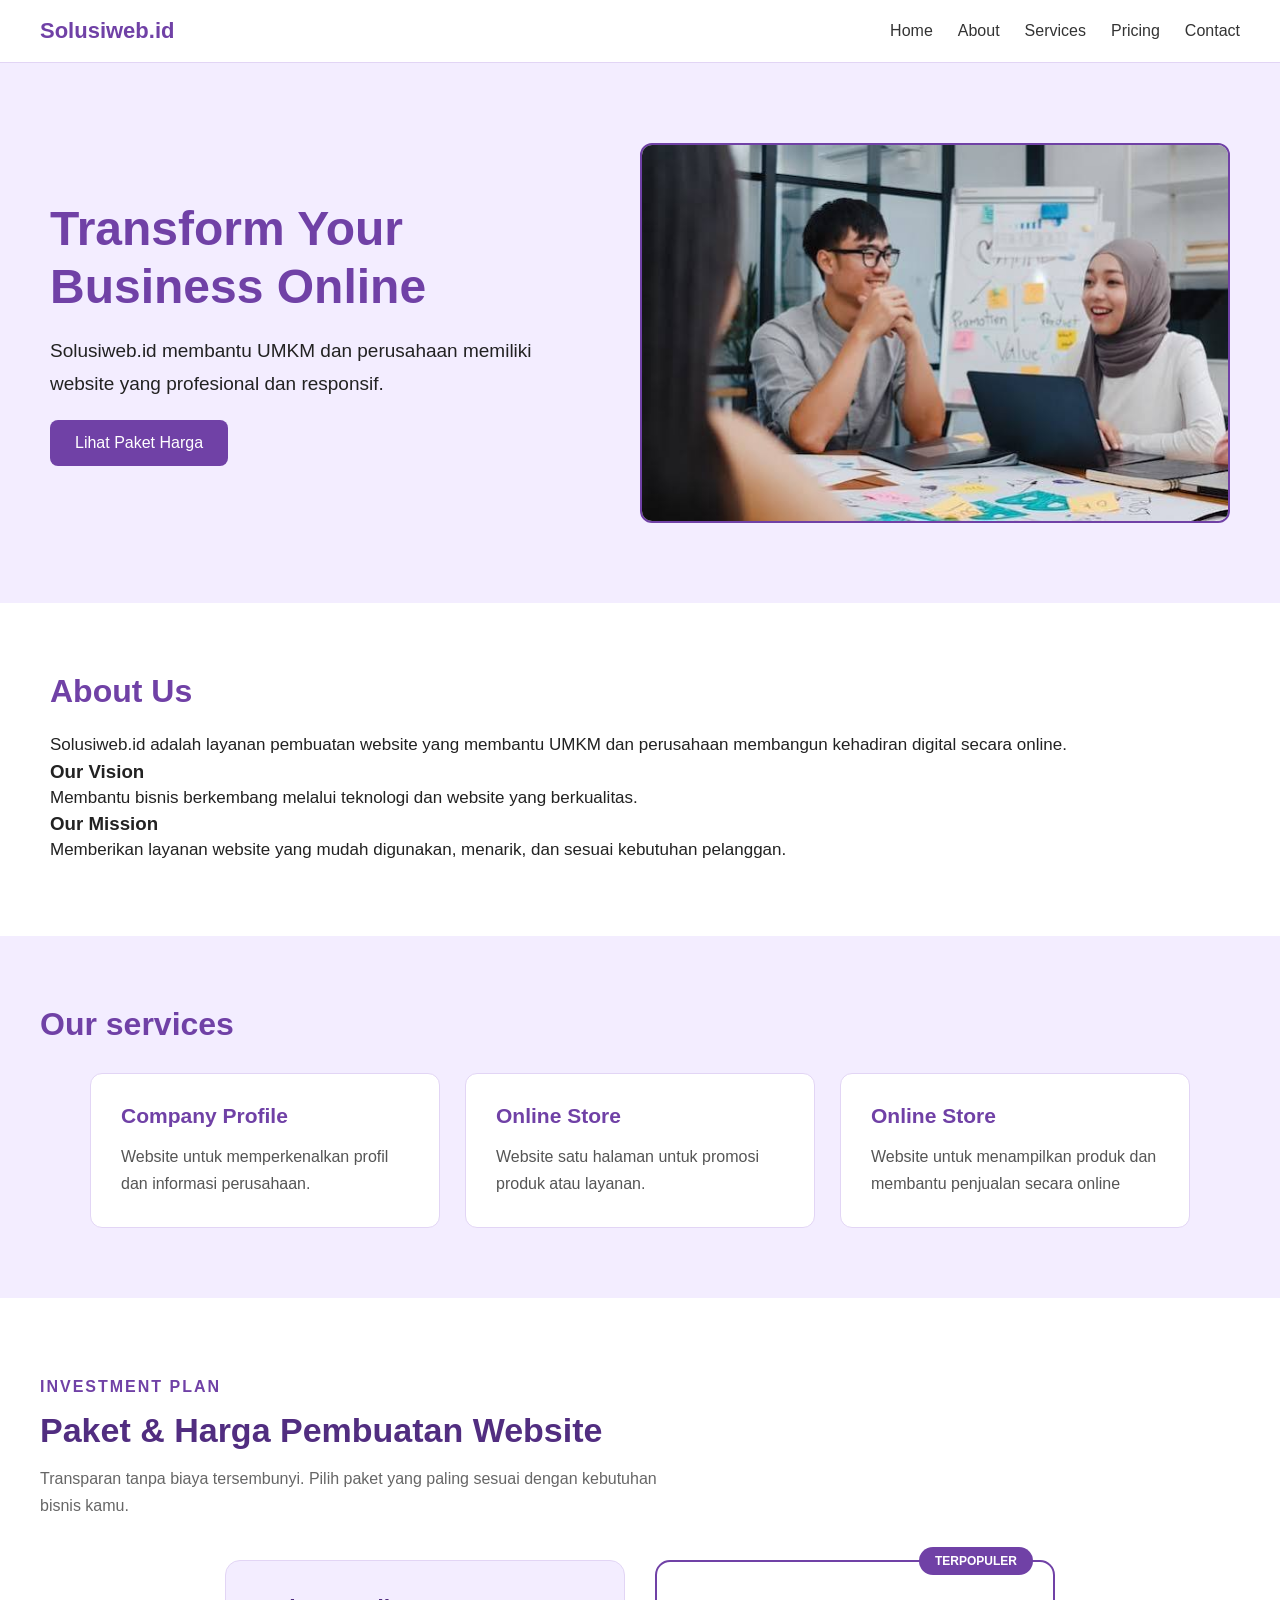
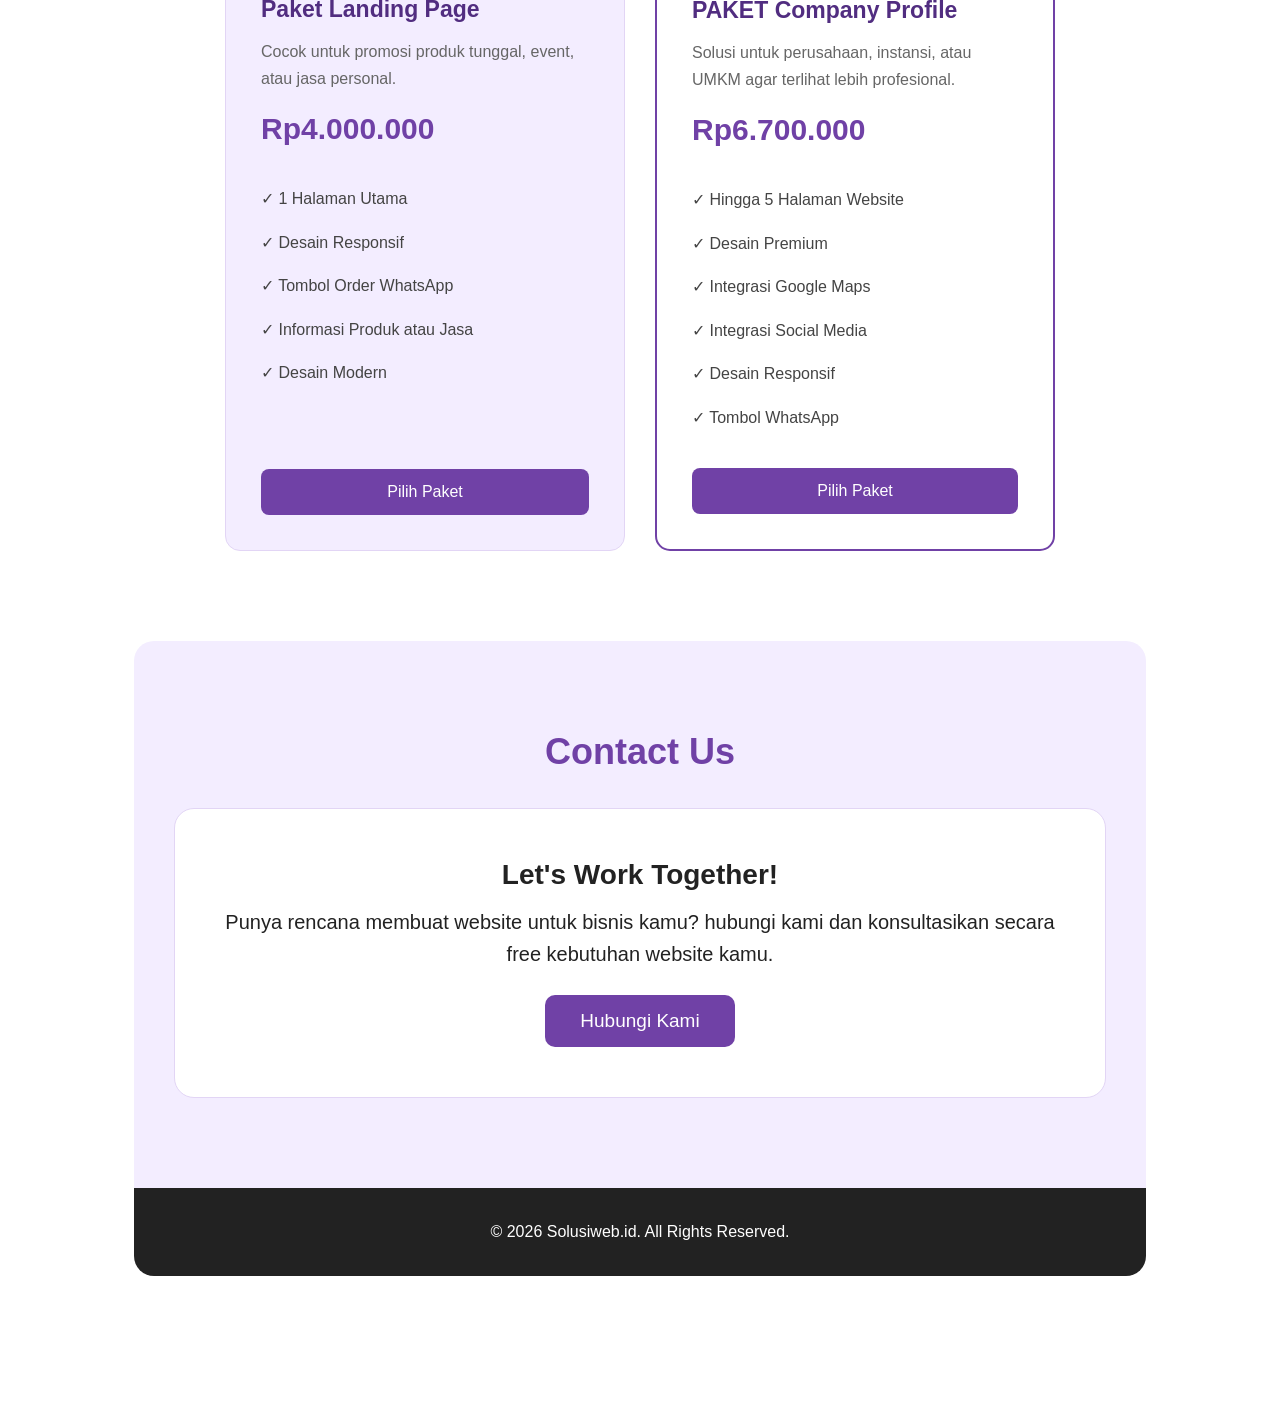
==== index.html @ 4c8b3bb9 "Fix GitHub Pages" ====
<!DOCTYPE html>
<html lang="id">
<head>
    <meta charset="UTF-8">
    <meta name="viewport" content="width=device-width, initial-scale=1.0">
    <title>Solusiweb.id - Jasa Pmebuatan Website</title>
    <link rel="stylesheet" href="style.css">
</head>
<body>
    
    <!-- HEADER -->
    <header>
        <div class="logo">Solusiweb.id</div>
        <nav>
            <ul>
                <li><a href="#home">Home</a></li>
                <li><a href="#about">About</a></li>
                <li><a href="#services">Services</a></li>
                <li><a href="#pricing">Pricing</a></li>
                <li><a href="#contact">Contact</a></li>
            </ul>
        </nav>
    </header>


    <!-- HOME -->
    <section id="home">
        <div class="home-text">
            <h1>Transform Your Business Online</h1>

            <p>
                Solusiweb.id membantu UMKM dan perusahaan
                memiliki website yang profesional dan responsif.
            </p>
            
            <a href="#pricing">Lihat Paket Harga</a>
        </div>

        <div class="home-image">
            <img src="../asset/foto team.jpg" alt="Team BikinWeb.id">
        </div>
    </section>

    <!-- ABOUT -->
     <section id="about">
        <h2>About Us</h2>

        <p>
            Solusiweb.id adalah layanan pembuatan website
            yang membantu UMKM dan perusahaan membangun
            kehadiran digital secara online.
        </p>
        
        <h3>Our Vision</h3>
        <p>Membantu bisnis berkembang melalui teknologi
           dan website yang berkualitas.
        </p>

        <h3>Our Mission</h3>
        <p>
            Memberikan layanan website yang mudah digunakan,
            menarik, dan sesuai kebutuhan pelanggan.
        </p>
     </section>

     <!-- SERVICES -->
      <section id="services">
            <h2>Our services</h2>

            <div class="service-container">
                
                <div class="service-card">
                    <h3>Company Profile</h3>
                    <p>
                        Website untuk memperkenalkan profil
                        dan informasi perusahaan.
                    </p>
                </div>
                
                <div class="service-card">
                    <h3>Online Store</h3>
                    <p>
                        Website satu halaman untuk promosi
                        produk atau layanan.
                    </p>
                </div>

                <div class="service-card">
                    <h3>Online Store</h3>
                    <p>
                        Website untuk menampilkan produk
                        dan membantu penjualan secara online
                    </p>
                </div>
            </div>
      </section>

      <!-- PRICING -->
       <section id="pricing">

        <div class="pricing-heading">
            <span class="sub-badge">INVESTMENT PLAN</span>

            <h2>Paket & Harga Pembuatan Website</h2>
            <p>
                Transparan tanpa biaya tersembunyi.
                Pilih paket yang paling sesuai dengan kebutuhan bisnis kamu.
            </p>
        </div>

        <div class="pricing-container">
            
            <!-- LANDING PAGE -->
             <div class="pricing-card">
                
                <h3>Paket Landing Page</h3>

                <p>
                    Cocok untuk promosi produk tunggal,
                    event, atau jasa personal.
                </p>

                <h2>Rp4.000.000</h2>

                <ul>
                    <li>✓ 1 Halaman Utama</li>
                    <li>✓ Desain Responsif</li>
                    <li>✓ Tombol Order WhatsApp</li>
                    <li>✓ Informasi Produk atau Jasa</li>
                    <li>✓ Desain Modern</li>
                </ul>

                <a href="https://wa.me/6281234567890?text=Halo%20BikinWeb.id,%20saya%20tertarik%20paket%20Landing%20Page."
                   target="_blank" class="pricing-button">
                    Pilih Paket
                </a>
             </div>

                <div>
                        <!-- COMPANY PROFILE-->
                         <div class="pricing-card popular">

                    <span class="popular-label">TERPOPULER</span>
                    <h3>PAKET Company Profile</h3>
                    <p>
                        Solusi untuk perusahaan, instansi,
                        atau UMKM agar terlihat lebih profesional.
                    </p>

                    <h2>Rp6.700.000</h2>

                    <ul>
                    <li>✓ Hingga 5 Halaman Website</li>
                    <li>✓ Desain Premium</li>
                    <li>✓ Integrasi Google Maps</li>
                    <li>✓ Integrasi Social Media</li>
                    <li>✓ Desain Responsif</li>
                    <li>✓ Tombol WhatsApp</li>
                </ul>

                 <a href="https://wa.me/6281234567890?text=Halo%20BikinWeb.id,%20saya%20tertarik%20paket%20Company%20Profile."
                   target="_blank" class="pricing-button">
                    Pilih Paket
                </a>
                 </div>

             </div>
             <section>
                <!-- CONTACT -->
                 <section  id="contact">

                    <h2>Contact Us</h2>

                    <div class="contact-container">

                        <h3>Let's Work Together!</h3>
                        <p>
                            Punya rencana membuat website untuk bisnis kamu?
                            hubungi kami dan konsultasikan secara free kebutuhan website kamu.
                        </p>

                        <a href="https://wa.me/6281234567890" target="_blank">
                            Hubungi Kami
                        </a>

                    </div>
             </section>

             <!-- FOOTER -->
              <footer>
                <p>&copy; 2026 Solusiweb.id. All Rights Reserved.</p>
              </footer>

        </body>
        </html>
---- style.css ----
/* GENERAL */

* {
    margin: 0;
    padding: 0;
    box-sizing: border-box;
}

html {
    scroll-behavior: smooth;
}

body {
    font-family: Arial, sans-serif;
    background-color: white;
    color: #222;
}

section {
    padding: 60px 40px;
}

/* HEADER */

header {
    background-color: white;
    padding: 18px 40px;
    display: flex;
    justify-content: space-between;
    align-items: center;
    border-bottom: 1px solid #e2d5f5;
}

.logo {
    font-size: 22px;
    font-weight: bold;
    color: #7041a6;
}

nav ul {
    display: flex;
    list-style: none;
    gap: 25px;
}

nav a {
    text-decoration: none;
    color: #333;
    transition: 0.3s;
}

nav a:hover {
    color: #7041a6;
}

/* HOME */

#home {
    display: flex;
    align-items: center;
    justify-content: space-between;
    gap: 40px;
    padding: 80px 50px;
    background-color: #f3edff;
}

.home-text {
    flex: 1;
}

.home-text h1 {
    font-size: 48px;
    line-height: 1.2;
    color: #7041a6;
    margin-bottom: 20px;
}

.home-text p {
    font-size: 19px;
    line-height: 1.7;
    max-width: 600px;
}

.home-text a {
    display: inline-block;
    background-color: #7041a6;
    color: white;
    padding: 14px 25px;
    text-decoration: none;
    margin-top: 20px;
    border-radius: 8px;
    transition: 0.3s;
}

.home-text a:hover {
    background-color: #512d80;
}

.home-image {
    width: 50%;
    height: 380px;
    border: 2px solid #7041a6;
    border-radius: 12px;
    overflow: hidden;
    flex-shrink: 0;
}

.home-image img {
    width: 100%;
    height: 100%;
    object-fit: cover;
}

/* ABOUT */

#about {
    background-color: white;
    padding: 70px 50px;
}

#about h2 {
    color: #7041a6;
    font-size: 32px;
    margin-bottom: 20px;
}

#about p {
    font-size: 17px;
    line-height: 1.8;
}

/* SERVICES */

#services {
    background-color: #f3edff;
    padding: 70px 40px;
}

#services h2 {
    color: #7041a6;
    font-size: 32px;
    margin-bottom: 30px;
}

.service-container {
    display: flex;
    gap: 25px;
    justify-content: center;
    flex-wrap: wrap;
}

.service-card {
    background-color: white;
    padding: 30px;
    border: 1px solid #e2d5f5;
    border-radius: 12px;
    flex: 1;
    min-width: 220px;
    max-width: 350px;
    transition: 0.3s;
}

.service-card:hover {
    transform: translateY(-8px);
    box-shadow: 0 8px 20px rgba(112,65,166,0.15);
    border-color: #7041a6;
}

.service-card h3 {
    color: #7041a6;
    margin-bottom: 15px;
    font-size: 21px;
}

.service-card p {
    line-height: 1.7;
    color: #555;
}

/* PRICING */

#pricing {
    background-color: white;
    padding: 80px 40px;
}

.pricing-heading {
    max-width: 650px;
    margin-bottom: 40px;
}

.sub-badge {
    display: inline-block;
    color: #7041a6;
    font-weight: bold;
    letter-spacing: 2px;
    margin-bottom: 15px;
}

.pricing-heading h2 {
    color: #512d80;
    font-size: 34px;
    margin-bottom: 15px;
}

.pricing-heading p {
    color: #666;
    line-height: 1.7;
}

.pricing-container {
    display: flex;
    justify-content: center;
    align-items: stretch;
    gap: 30px;
    flex-wrap: wrap;
}

.pricing-card {
    position: relative;
    background-color: #f3edff;
    border: 1px solid #e2d5f5;
    border-radius: 15px;
    padding: 35px;
    flex: 1;
    min-width: 260px;
    max-width: 400px;
    min-height: 480px;
    display: flex;
    flex-direction: column;
    transition: 0.3s ease;
}

.pricing-card:hover {
    transform: translateY(-10px);
    box-shadow: 0 15px 35px rgba(112,65,166,0.15);
    border-color: #7041a6;
}

.pricing-card h3 {
    color: #512d80;
    font-size: 23px;
    margin-bottom: 15px;
}

.pricing-card p {
    color: #666;
    line-height: 1.7;
}

.pricing-card h2 {
    color: #7041a6;
    font-size: 30px;
    margin: 20px 0;
}

.pricing-card ul {
    list-style: none;
    padding: 0;
    margin: 20px 0;
}

.pricing-card li {
    margin-bottom: 18px;
    color: #444;
    line-height: 1.6;
}

.pricing-button {
    display: block;
    background-color: #7041a6;
    color: white;
    text-align: center;
    padding: 14px;
    text-decoration: none;
    border-radius: 8px;
    margin-top: auto;
    transition: 0.3s;
}

.pricing-button:hover {
    background-color: #512d80;
    transform: scale(1.03);
}

.pricing-card.popular {
    border: 2px solid #7041a6;
    background-color: white;
}

.popular-label {
    position: absolute;
    top: -15px;
    right: 20px;
    background-color: #7041a6;
    color: white;
    padding: 7px 16px;
    border-radius: 20px;
    font-size: 12px;
    font-weight: bold;
}

/* CONTACT */

#contact {
    width: 100%;
    background-color: #f3edff;
    padding: 90px 40px;
    text-align: center;
    border-radius: 20px 20px 0 0;
}

#contact h2 {
    color: #7041a6;
    font-size: 36px;
    margin-bottom: 35px;
}

.contact-container {
    width: 100%;
    max-width: 1200px;
    min-height: 280px;
    margin: auto;
    padding: 50px 40px;
    background-color: white;
    border-radius: 20px;
    border: 1px solid #e2d5f5;
    display: flex;
    flex-direction: column;
    justify-content: center;
    align-items: center;
}

.contact-container h3 {
    font-size: 28px;
    margin-bottom: 15px;
}

.contact-container p {
    font-size: 20px;
    line-height: 1.6;
    max-width: 850px;
}

.contact-container a {
    display: inline-block;
    background-color: #7041a6;
    color: white;
    padding: 15px 35px;
    font-size: 19px;
    text-decoration: none;
    border-radius: 10px;
    margin-top: 25px;
    transition: 0.3s;
}

.contact-container a:hover {
    background-color: #512d80;
    transform: translateY(-3px);
}

/* FOOTER */

footer {
    background-color: #222;
    color: white;
    padding: 35px 40px;
    text-align: center;
    font-size: 16px;
    border-radius: 0 0 20px 20px;
}

/* RESPONSIVE */

@media (max-width: 768px) {

    header {
        flex-direction: column;
        gap: 15px;
        padding: 20px;
    }

    nav ul {
        flex-wrap: wrap;
        justify-content: center;
        padding: 0;
        gap: 15px;
    }

    #home {
        flex-direction: column;
        padding: 50px 20px;
    }

    .home-text,
    .home-image {
        width: 100%;
    }

    .home-text h1 {
        font-size: 36px;
    }

    .home-image {
        height: 250px;
    }

    #about,
    #services,
    #pricing {
        padding: 50px 20px;
    }

    .service-container,
    .pricing-container {
        flex-direction: column;
        align-items: center;
    }

    .service-card,
    .pricing-card {
        width: 100%;
        max-width: 450px;
    }

    #contact {
        padding: 60px 20px;
    }

    .contact-container {
        min-height: 250px;
        padding: 35px 20px;
    }

    .contact-container h3 {
        font-size: 23px;
    }

    .contact-container p {
        font-size: 17px;
    }

    footer {
        padding: 25px 15px;
    }
}
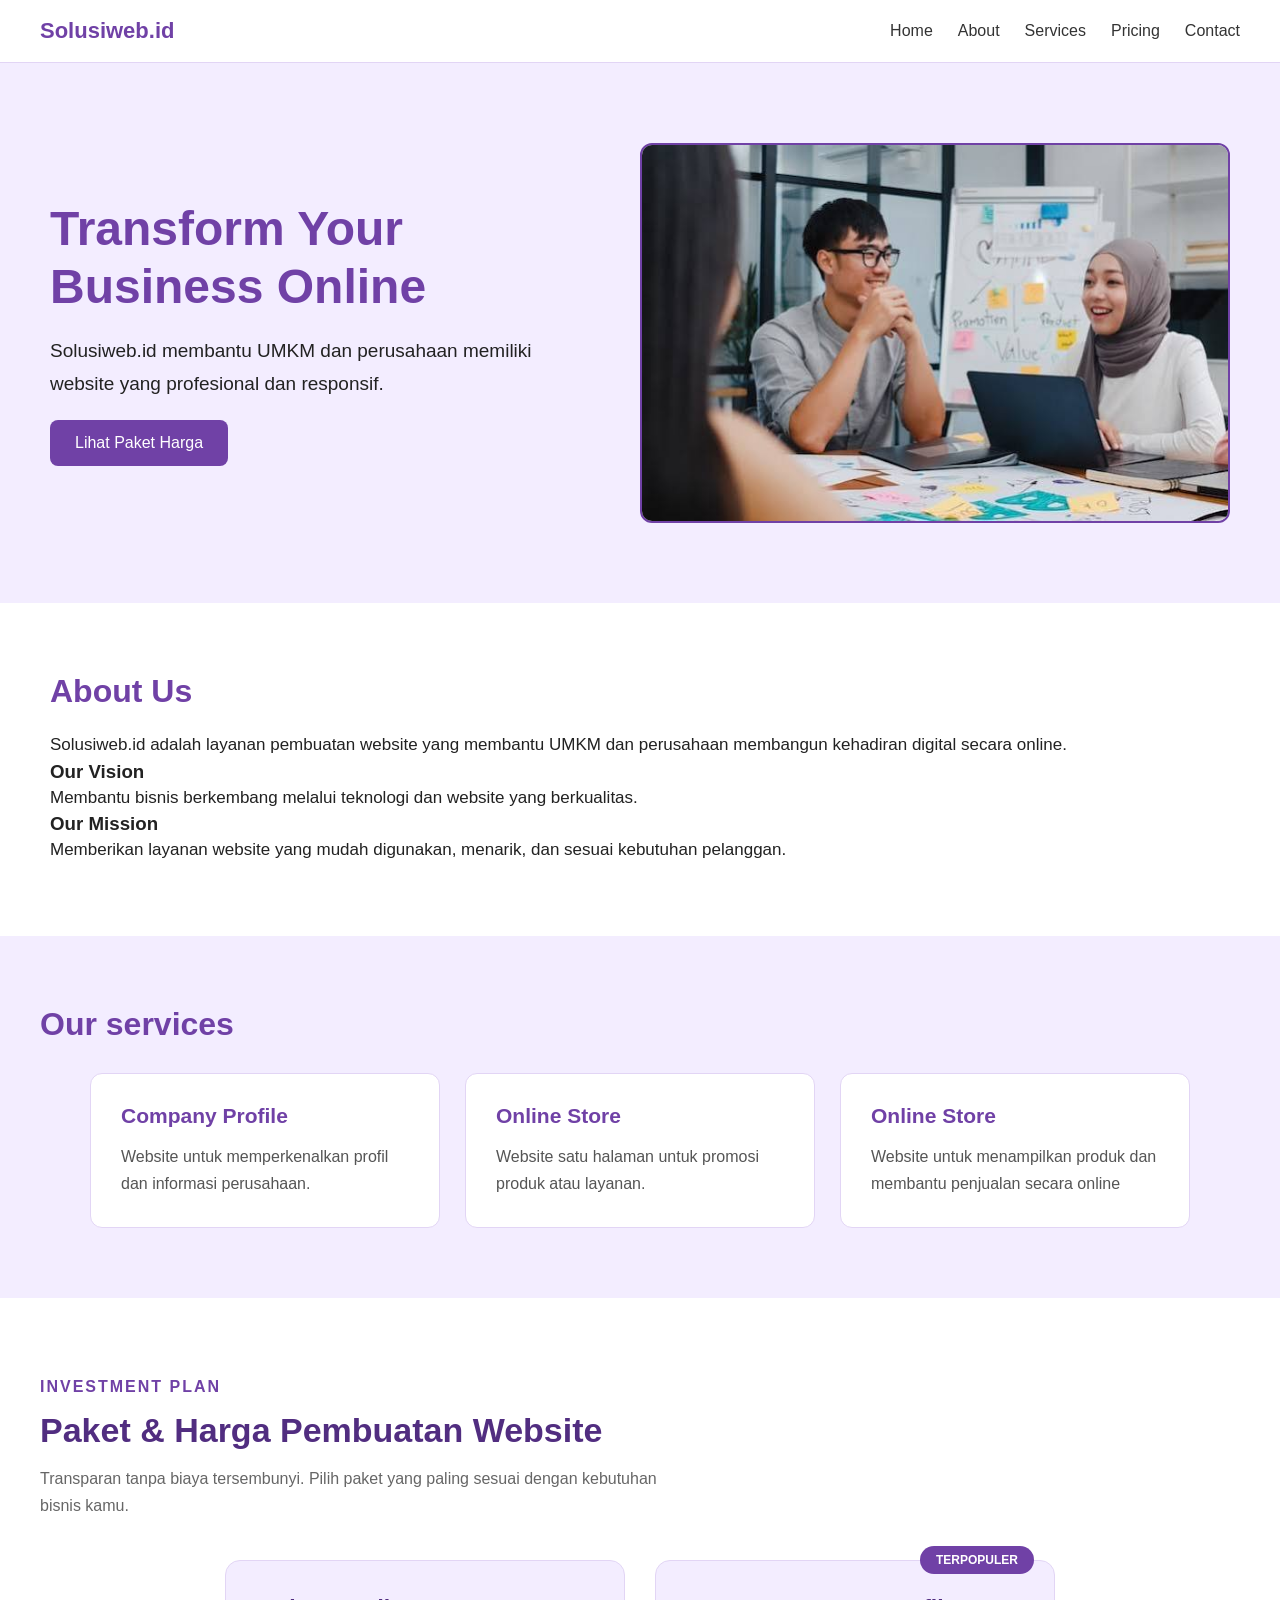
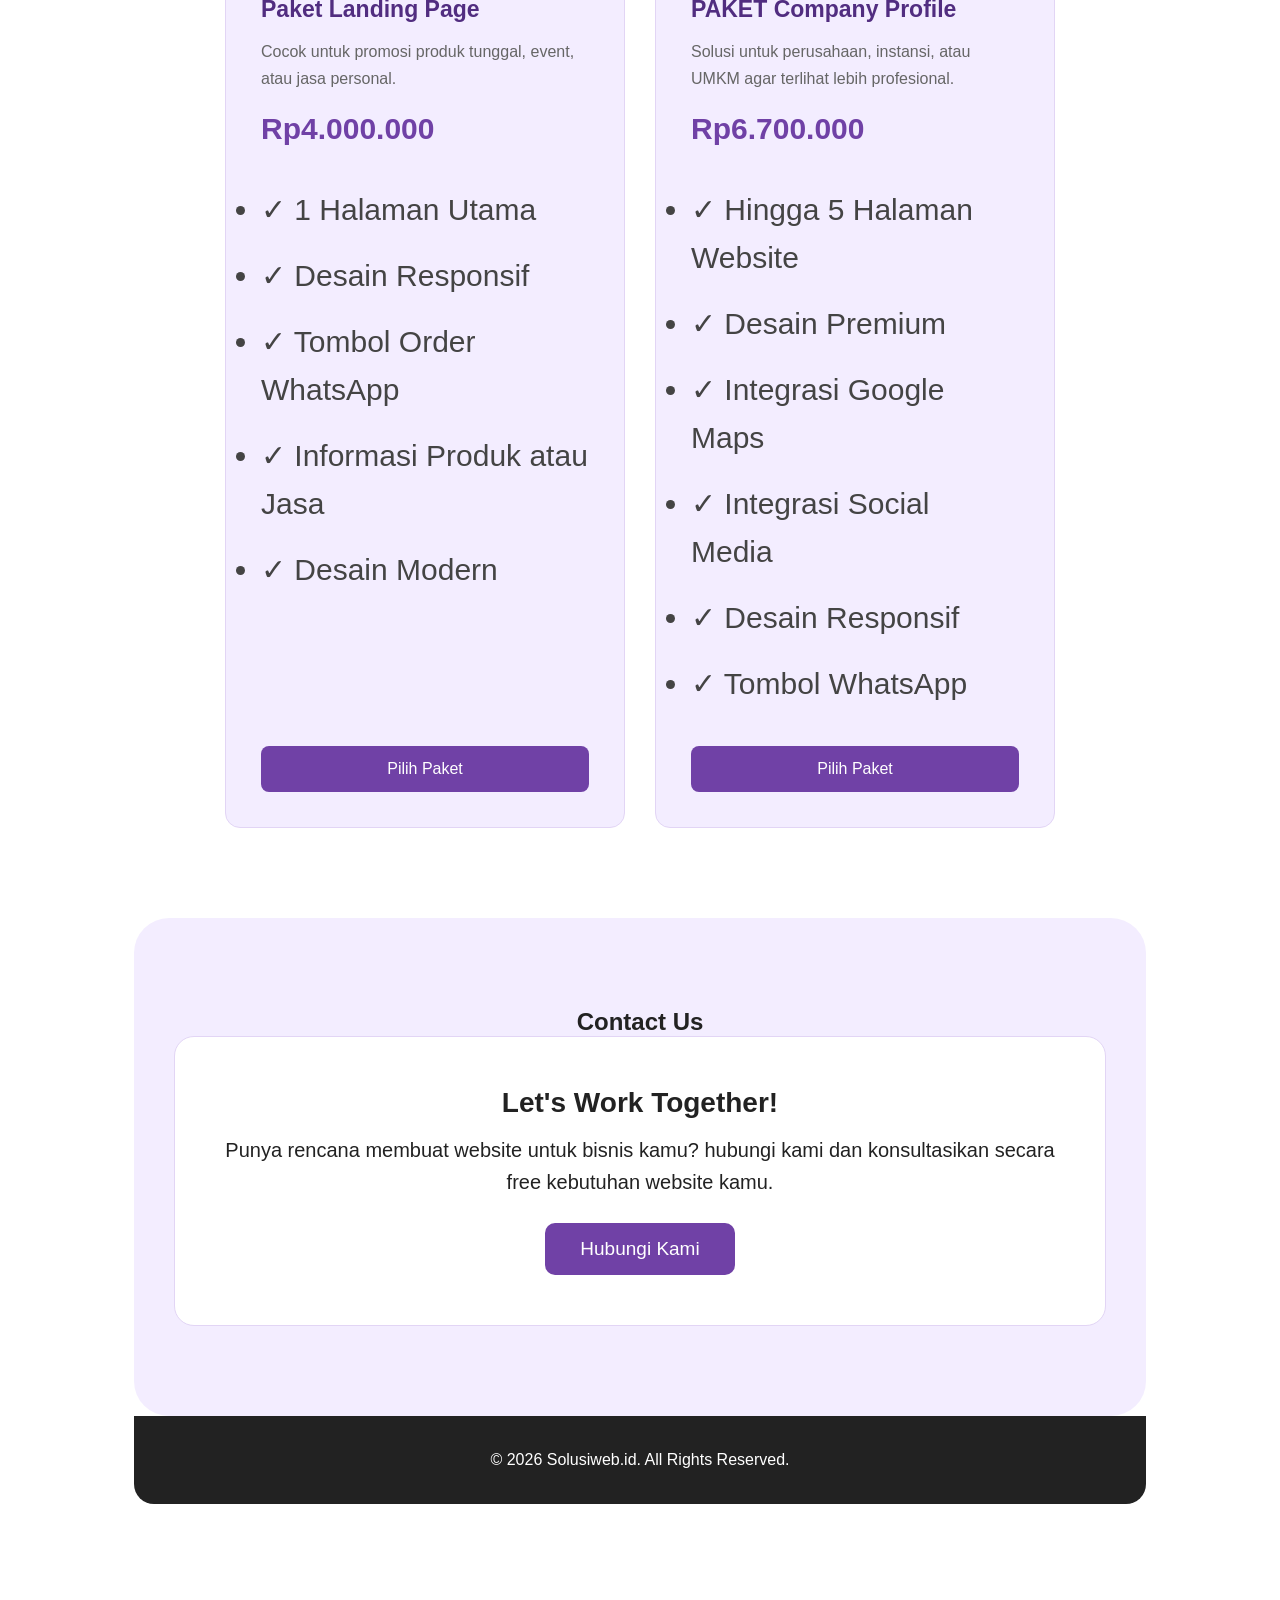
==== commit 66294f42: "Update website" ====
--- a/index.html
+++ b/index.html
@@ -37,7 +37,7 @@
         </div>
 
         <div class="home-image">
-            <img src="../asset/foto team.jpg" alt="Team BikinWeb.id">
+                <img src="./asset/foto team.jpg" alt="Our Team">
         </div>
     </section>
 
@@ -95,8 +95,8 @@
             </div>
       </section>
 
-      <!-- PRICING -->
-       <section id="pricing">
+        <!-- PRICING -->
+        <section id="pricing">
 
         <div class="pricing-heading">
             <span class="sub-badge">INVESTMENT PLAN</span>
@@ -108,10 +108,10 @@
             </p>
         </div>
 
-        <div class="pricing-container">
+                <div class="pricing-container">
             
-            <!-- LANDING PAGE -->
-             <div class="pricing-card">
+                <!-- LANDING PAGE -->
+                <div class="pricing-card">
                 
                 <h3>Paket Landing Page</h3>
 
--- a/style.css
+++ b/style.css
@@ -1,29 +1,27 @@
-
-/* GENERAL */
-
-* {
+/* Main page */
+*{
     margin: 0;
     padding: 0;
     box-sizing: border-box;
 }
 
-html {
+html{
     scroll-behavior: smooth;
 }
 
-body {
-    font-family: Arial, sans-serif;
+body{
+    font-family: arial, sans-serif;
     background-color: white;
     color: #222;
 }
 
-section {
+section{
     padding: 60px 40px;
 }
 
-/* HEADER */
-
-header {
+/* Header */
+
+header{
     background-color: white;
     padding: 18px 40px;
     display: flex;
@@ -32,31 +30,32 @@
     border-bottom: 1px solid #e2d5f5;
 }
 
-.logo {
+.logo{
     font-size: 22px;
     font-weight: bold;
     color: #7041a6;
 }
 
-nav ul {
+nav ul{
+
     display: flex;
     list-style: none;
     gap: 25px;
 }
 
-nav a {
+nav a{
     text-decoration: none;
     color: #333;
     transition: 0.3s;
 }
 
-nav a:hover {
-    color: #7041a6;
-}
-
-/* HOME */
-
-#home {
+nav a:hover{
+    color: #7041a6;
+}
+
+/* Home */
+
+#home{
     display: flex;
     align-items: center;
     justify-content: space-between;
@@ -65,24 +64,24 @@
     background-color: #f3edff;
 }
 
-.home-text {
+.home-text{
     flex: 1;
 }
 
-.home-text h1 {
+.home-text h1{
     font-size: 48px;
     line-height: 1.2;
     color: #7041a6;
     margin-bottom: 20px;
 }
 
-.home-text p {
+.home-text p{
     font-size: 19px;
     line-height: 1.7;
     max-width: 600px;
 }
 
-.home-text a {
+.home-text a{
     display: inline-block;
     background-color: #7041a6;
     color: white;
@@ -93,11 +92,11 @@
     transition: 0.3s;
 }
 
-.home-text a:hover {
-    background-color: #512d80;
-}
-
-.home-image {
+.home-text a:hover{
+    background-color: #7041a6;
+}
+
+.home-image{
     width: 50%;
     height: 380px;
     border: 2px solid #7041a6;
@@ -106,51 +105,51 @@
     flex-shrink: 0;
 }
 
-.home-image img {
+.home-image img{
     width: 100%;
     height: 100%;
     object-fit: cover;
 }
 
-/* ABOUT */
-
-#about {
+/* About */
+
+#about{
     background-color: white;
     padding: 70px 50px;
 }
 
-#about h2 {
+#about h2{
     color: #7041a6;
     font-size: 32px;
     margin-bottom: 20px;
 }
 
-#about p {
+#about p{
     font-size: 17px;
     line-height: 1.8;
 }
 
-/* SERVICES */
-
-#services {
+/* Services */
+
+#services{
     background-color: #f3edff;
     padding: 70px 40px;
 }
 
-#services h2 {
+#services h2{
     color: #7041a6;
     font-size: 32px;
     margin-bottom: 30px;
 }
 
-.service-container {
+.service-container{
     display: flex;
     gap: 25px;
     justify-content: center;
     flex-wrap: wrap;
 }
 
-.service-card {
+.service-card{
     background-color: white;
     padding: 30px;
     border: 1px solid #e2d5f5;
@@ -161,36 +160,36 @@
     transition: 0.3s;
 }
 
-.service-card:hover {
+.service-card a:hover{
     transform: translateY(-8px);
-    box-shadow: 0 8px 20px rgba(112,65,166,0.15);
+    box-shadow: 0 8px 20px rgb(112,65,166,0.15);
     border-color: #7041a6;
 }
 
-.service-card h3 {
+.service-card h3{
     color: #7041a6;
     margin-bottom: 15px;
     font-size: 21px;
 }
 
-.service-card p {
+.service-card p{
     line-height: 1.7;
     color: #555;
 }
 
-/* PRICING */
-
-#pricing {
+/* Pricing */
+
+#pricing{
     background-color: white;
     padding: 80px 40px;
 }
 
-.pricing-heading {
+.pricing-heading{
     max-width: 650px;
     margin-bottom: 40px;
 }
 
-.sub-badge {
+.sub-badge{
     display: inline-block;
     color: #7041a6;
     font-weight: bold;
@@ -198,18 +197,18 @@
     margin-bottom: 15px;
 }
 
-.pricing-heading h2 {
+.pricing-heading h2{
     color: #512d80;
     font-size: 34px;
     margin-bottom: 15px;
 }
 
-.pricing-heading p {
+.pricing-heading p{
     color: #666;
     line-height: 1.7;
 }
 
-.pricing-container {
+.pricing-container{
     display: flex;
     justify-content: center;
     align-items: stretch;
@@ -217,14 +216,54 @@
     flex-wrap: wrap;
 }
 
-.pricing-card {
+.pricing-card{
+    position: relative;
+    background-color: white;
+    border: 1px solid #e2d5f5;
+    border-radius: 15px;
+    padding: 35px;
+    flex: 1;
+    min-height: 260px;
+    max-width: 400px;
+    min-height: 480px;
+    display: flex;
+    flex-direction: column;
+    transition: 0.3s ease;
+}
+
+.pricing-card:hover{
+    transform: translateY(-10px);
+    box-shadow:  0 15px 35px rgb(112,65,166,0.15);
+    border-color: #7041a6;
+}
+
+.pricing-card h3{
+    color: #512d80;
+    font-size: 23px;
+    margin-bottom: 15px;
+}
+
+.pricing-heading p{
+    color: #666;
+    line-height: 1.7;
+}
+
+.pricing-container{
+    display: flex;
+    justify-content: center;
+    align-items: stretch;
+    gap: 30px;
+    flex-wrap: wrap;
+}
+
+.pricing-card{
     position: relative;
     background-color: #f3edff;
     border: 1px solid #e2d5f5;
     border-radius: 15px;
     padding: 35px;
     flex: 1;
-    min-width: 260px;
+    min-height: 260px;
     max-width: 400px;
     min-height: 480px;
     display: flex;
@@ -232,42 +271,42 @@
     transition: 0.3s ease;
 }
 
-.pricing-card:hover {
+.pricing-card:hover{
     transform: translateY(-10px);
-    box-shadow: 0 15px 35px rgba(112,65,166,0.15);
+    box-shadow: 0 15px 35px rgb(112,65,166,0.15);
     border-color: #7041a6;
 }
 
-.pricing-card h3 {
+.pricing-card h3{
     color: #512d80;
     font-size: 23px;
     margin-bottom: 15px;
 }
 
-.pricing-card p {
+.pricing-card p{
     color: #666;
     line-height: 1.7;
 }
 
-.pricing-card h2 {
+.pricing-card h2{
     color: #7041a6;
     font-size: 30px;
     margin: 20px 0;
 }
 
-.pricing-card ul {
-    list-style: none;
-    padding: 0;
+.pricing-card ul{
+    color: #7041a6;
+    font-size: 30px;
     margin: 20px 0;
 }
 
-.pricing-card li {
+.pricing-card li{
     margin-bottom: 18px;
     color: #444;
     line-height: 1.6;
 }
 
-.pricing-button {
+.pricing-button{
     display: block;
     background-color: #7041a6;
     color: white;
@@ -279,18 +318,18 @@
     transition: 0.3s;
 }
 
-.pricing-button:hover {
+.pricing-button:hover{
     background-color: #512d80;
     transform: scale(1.03);
 }
 
-.pricing-card.popular {
+.pricing-card.populear{
     border: 2px solid #7041a6;
     background-color: white;
 }
 
-.popular-label {
-    position: absolute;
+.popular-label{
+    position:absolute;
     top: -15px;
     right: 20px;
     background-color: #7041a6;
@@ -301,23 +340,17 @@
     font-weight: bold;
 }
 
-/* CONTACT */
-
-#contact {
+/* Contact */
+
+#contact{
     width: 100%;
     background-color: #f3edff;
     padding: 90px 40px;
     text-align: center;
-    border-radius: 20px 20px 0 0;
-}
-
-#contact h2 {
-    color: #7041a6;
-    font-size: 36px;
-    margin-bottom: 35px;
-}
-
-.contact-container {
+    border-radius: 35px;
+}
+
+.contact-container{
     width: 100%;
     max-width: 1200px;
     min-height: 280px;
@@ -326,24 +359,23 @@
     background-color: white;
     border-radius: 20px;
     border: 1px solid #e2d5f5;
-    display: flex;
     flex-direction: column;
     justify-content: center;
     align-items: center;
 }
 
-.contact-container h3 {
+.contact-container h3{
     font-size: 28px;
     margin-bottom: 15px;
 }
 
-.contact-container p {
+.contact-container p{
     font-size: 20px;
     line-height: 1.6;
     max-width: 850px;
 }
 
-.contact-container a {
+.contact-container a{
     display: inline-block;
     background-color: #7041a6;
     color: white;
@@ -355,23 +387,23 @@
     transition: 0.3s;
 }
 
-.contact-container a:hover {
+ .contact-container a:hover{
     background-color: #512d80;
     transform: translateY(-3px);
-}
-
-/* FOOTER */
-
-footer {
+ }
+
+ /* Footer */
+
+ footer{
     background-color: #222;
     color: white;
     padding: 35px 40px;
     text-align: center;
     font-size: 16px;
     border-radius: 0 0 20px 20px;
-}
-
-/* RESPONSIVE */
+ }
+
+ /* RESPONSIVE */
 
 @media (max-width: 768px) {
 
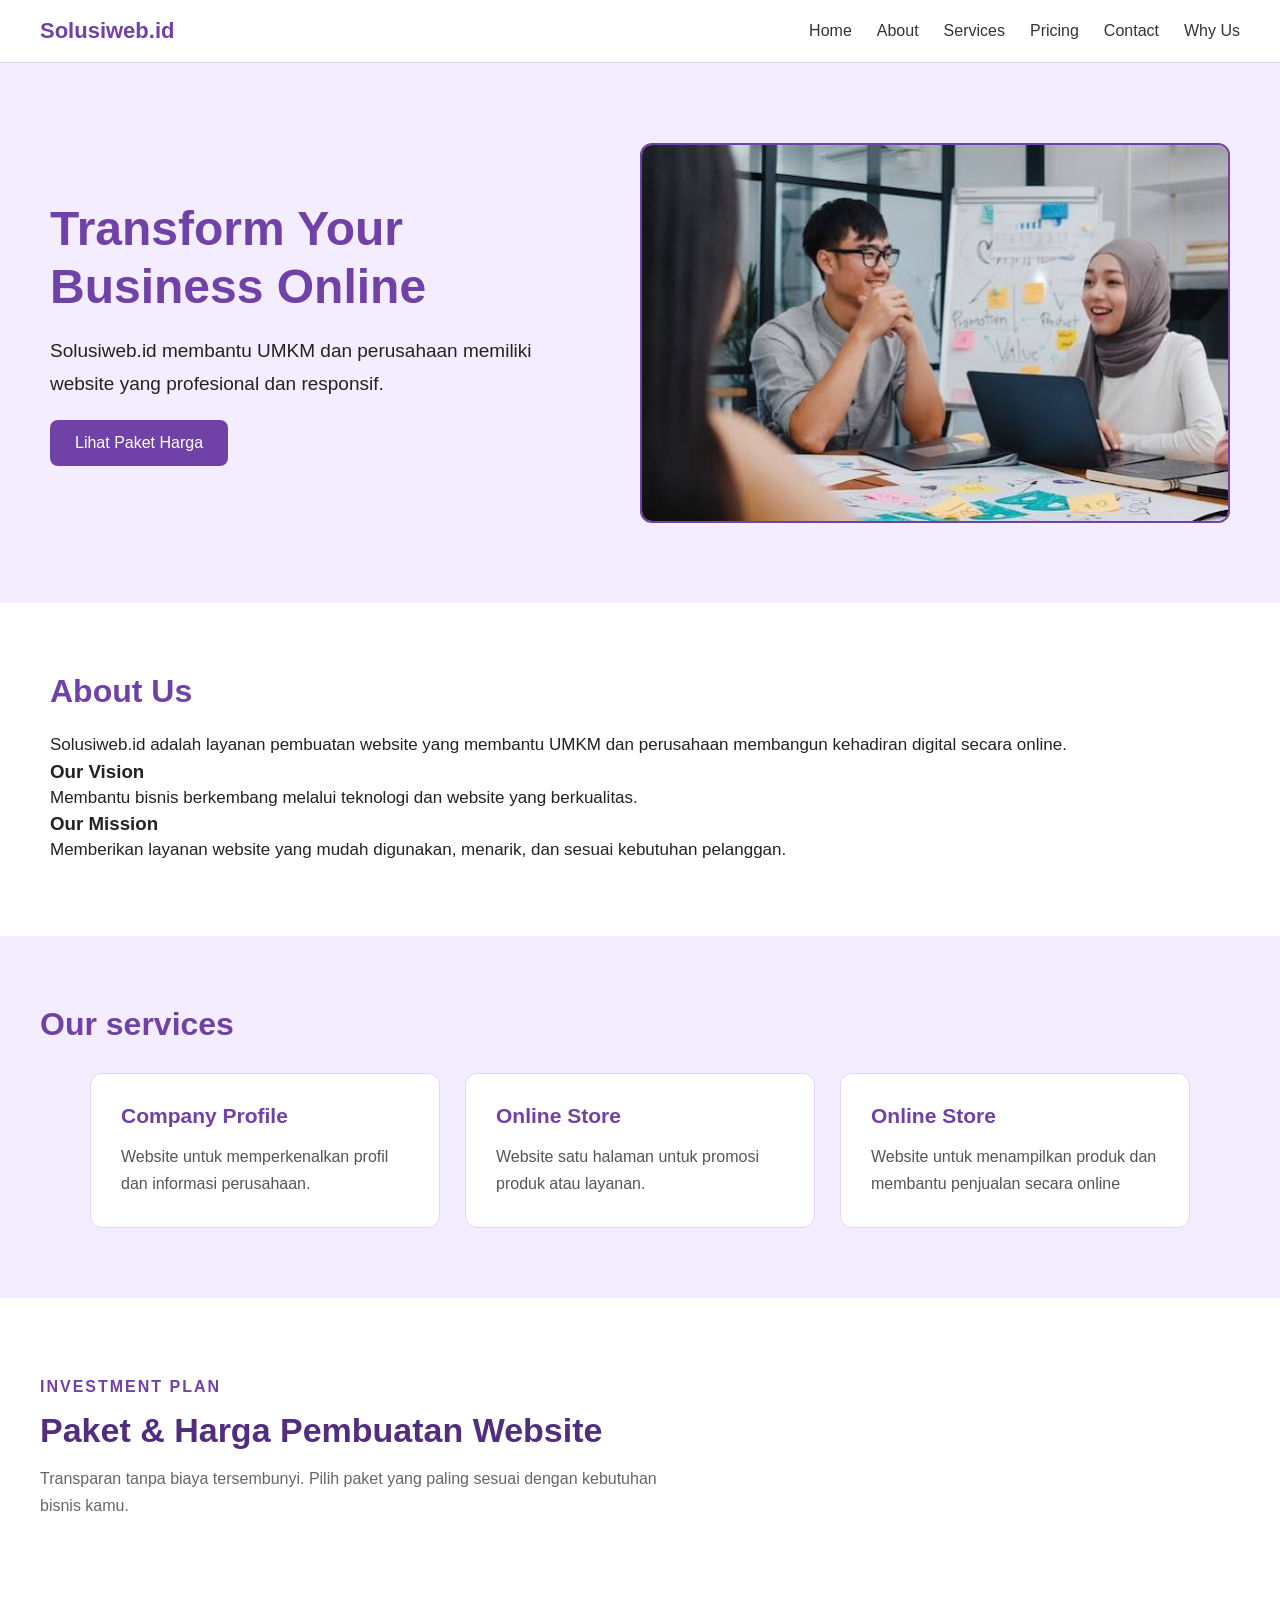
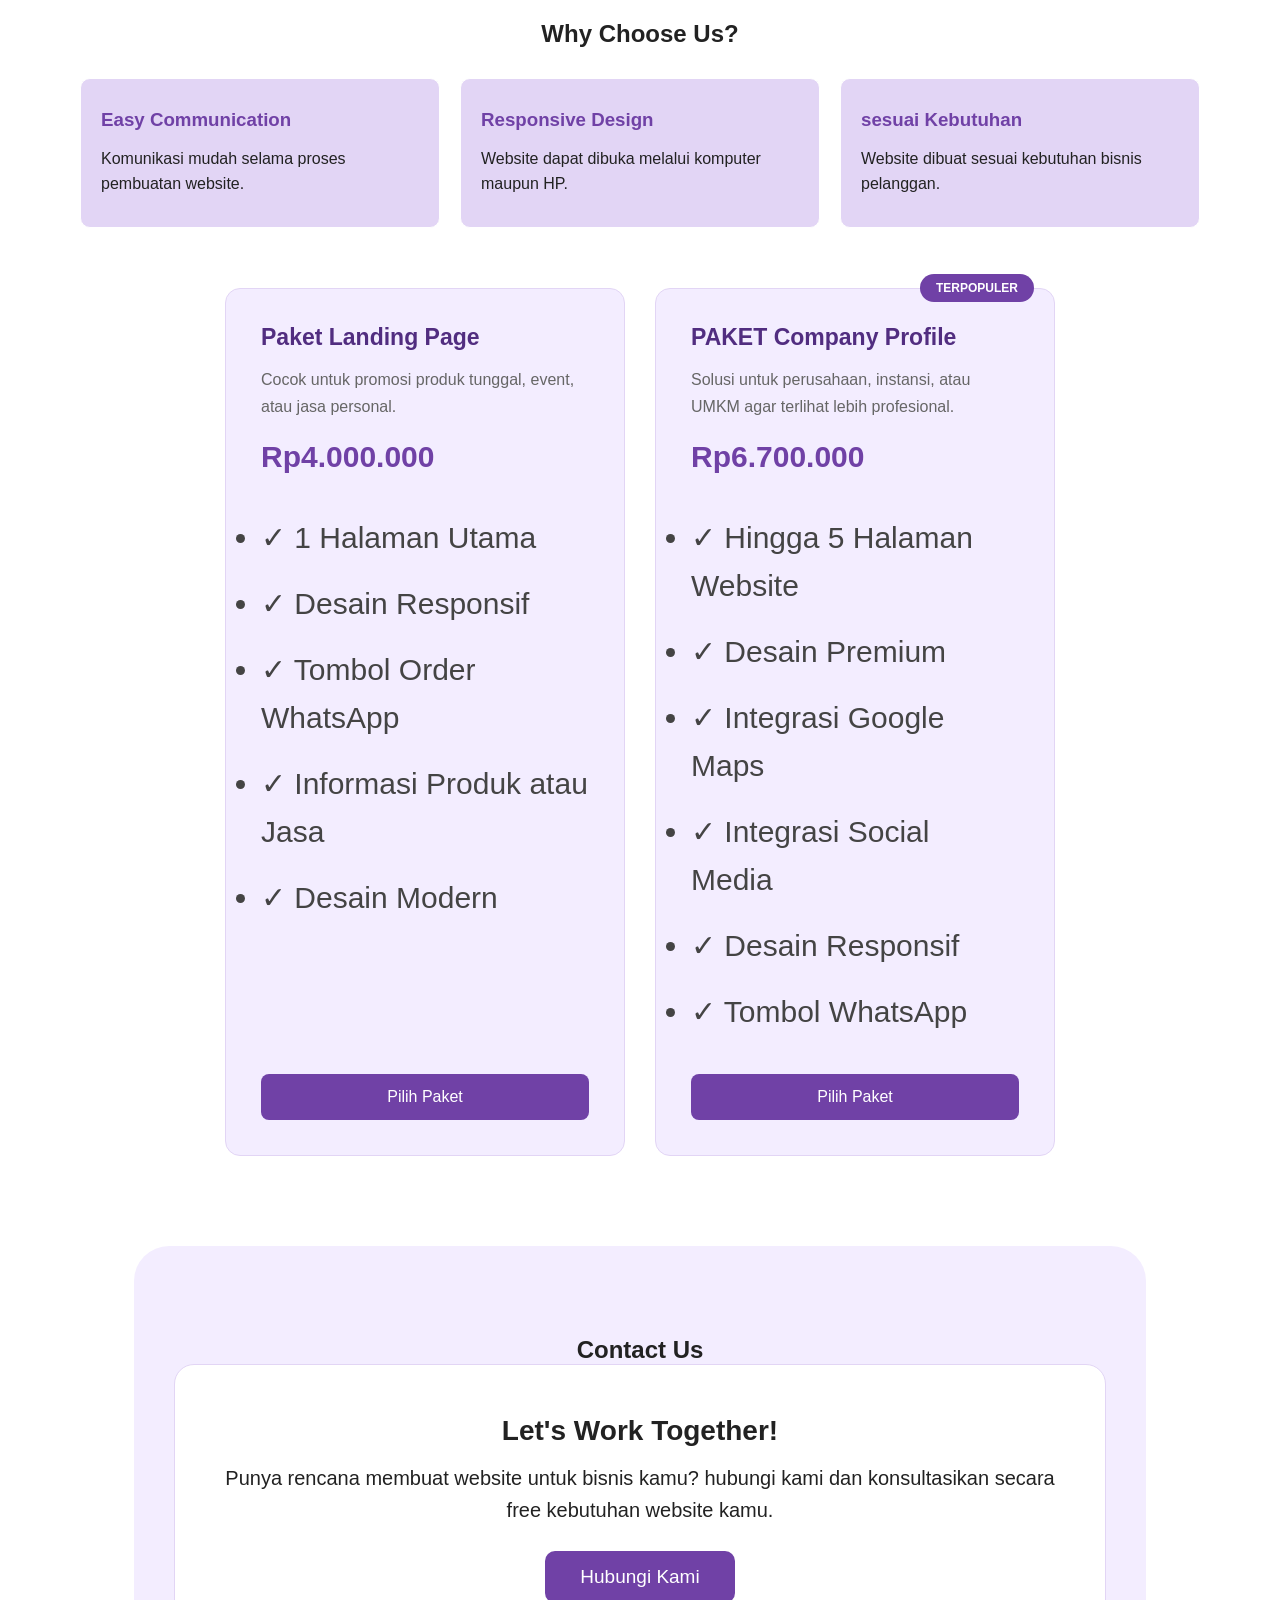
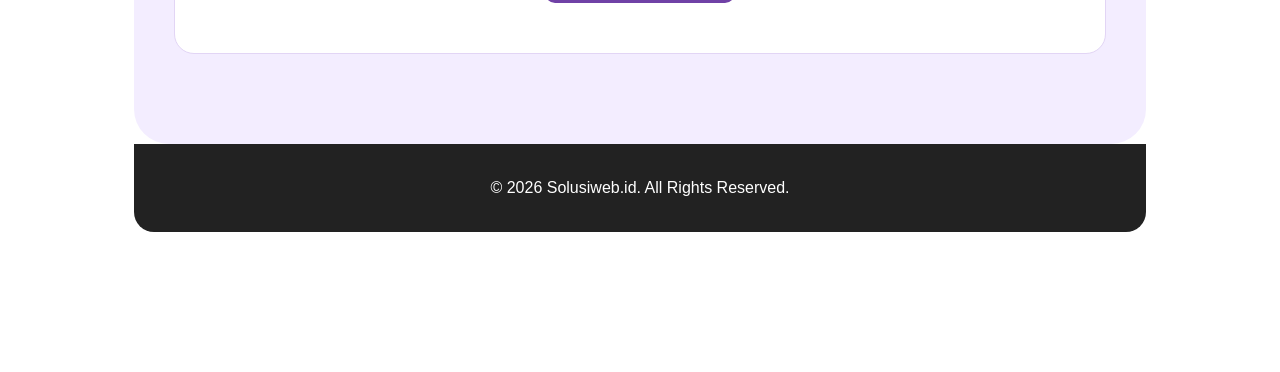
==== commit 23f85d93: "update website" ====
--- a/index.html
+++ b/index.html
@@ -18,6 +18,7 @@
                 <li><a href="#services">Services</a></li>
                 <li><a href="#pricing">Pricing</a></li>
                 <li><a href="#contact">Contact</a></li>
+                <li><a href="#why-us">Why Us</a></li>
             </ul>
         </nav>
     </header>
@@ -107,6 +108,30 @@
                 Pilih paket yang paling sesuai dengan kebutuhan bisnis kamu.
             </p>
         </div>
+                <!-- Why Choose Us -->
+                 <section id="why-us">
+
+                <h2>Why Choose Us?</h2>
+
+                <div class="why-container">
+
+                    <div class="why-card">
+                        <h3>Easy Communication</h3>
+                        <p>Komunikasi mudah selama proses pembuatan website.</p>
+                    </div>
+
+                    <div class="why-card">
+                        <h3>Responsive Design</h3>
+                        <p>Website dapat dibuka melalui komputer maupun HP.</p>
+                    </div>
+
+                    <div class="why-card">
+                        <h3> sesuai Kebutuhan</h3>
+                        <p>Website dibuat sesuai kebutuhan bisnis pelanggan.</p>
+                    </div>
+                </div>
+
+                </section>
 
                 <div class="pricing-container">
             
--- a/style.css
+++ b/style.css
@@ -476,4 +476,52 @@
     footer {
         padding: 25px 15px;
     }
+}
+
+/* Why Choose Us */
+
+#why-us{
+    background-color: white;
+    padding: 60px 40px;
+    text-align: center;
+}
+
+.why-container{
+    display: flex;
+    gap: 20px;
+    margin-top: 30px;
+}
+
+.why-card{
+    background-color: #e2d5f5;
+    border: 1px solid white;
+    padding: 30px 20px;
+    flex: 1;
+    border-radius: 10px;
+    text-align: left;
+}
+
+.why-card h3{
+    margin-bottom: 15px;
+    color: #7041a6;
+}
+
+.why-card p{
+    color: #222;
+    line-height: 1.6;
+}
+
+.why-card{
+    cursor: pointer;
+    transition: 0.3s ease;
+}
+
+.why-card:hover{
+    transform: translateY(-5px);
+    background-color: #e2d5f5;
+}
+
+.why-card:active{
+    transform: scale(0.97);
+    background-color: #f3edff;
 }
